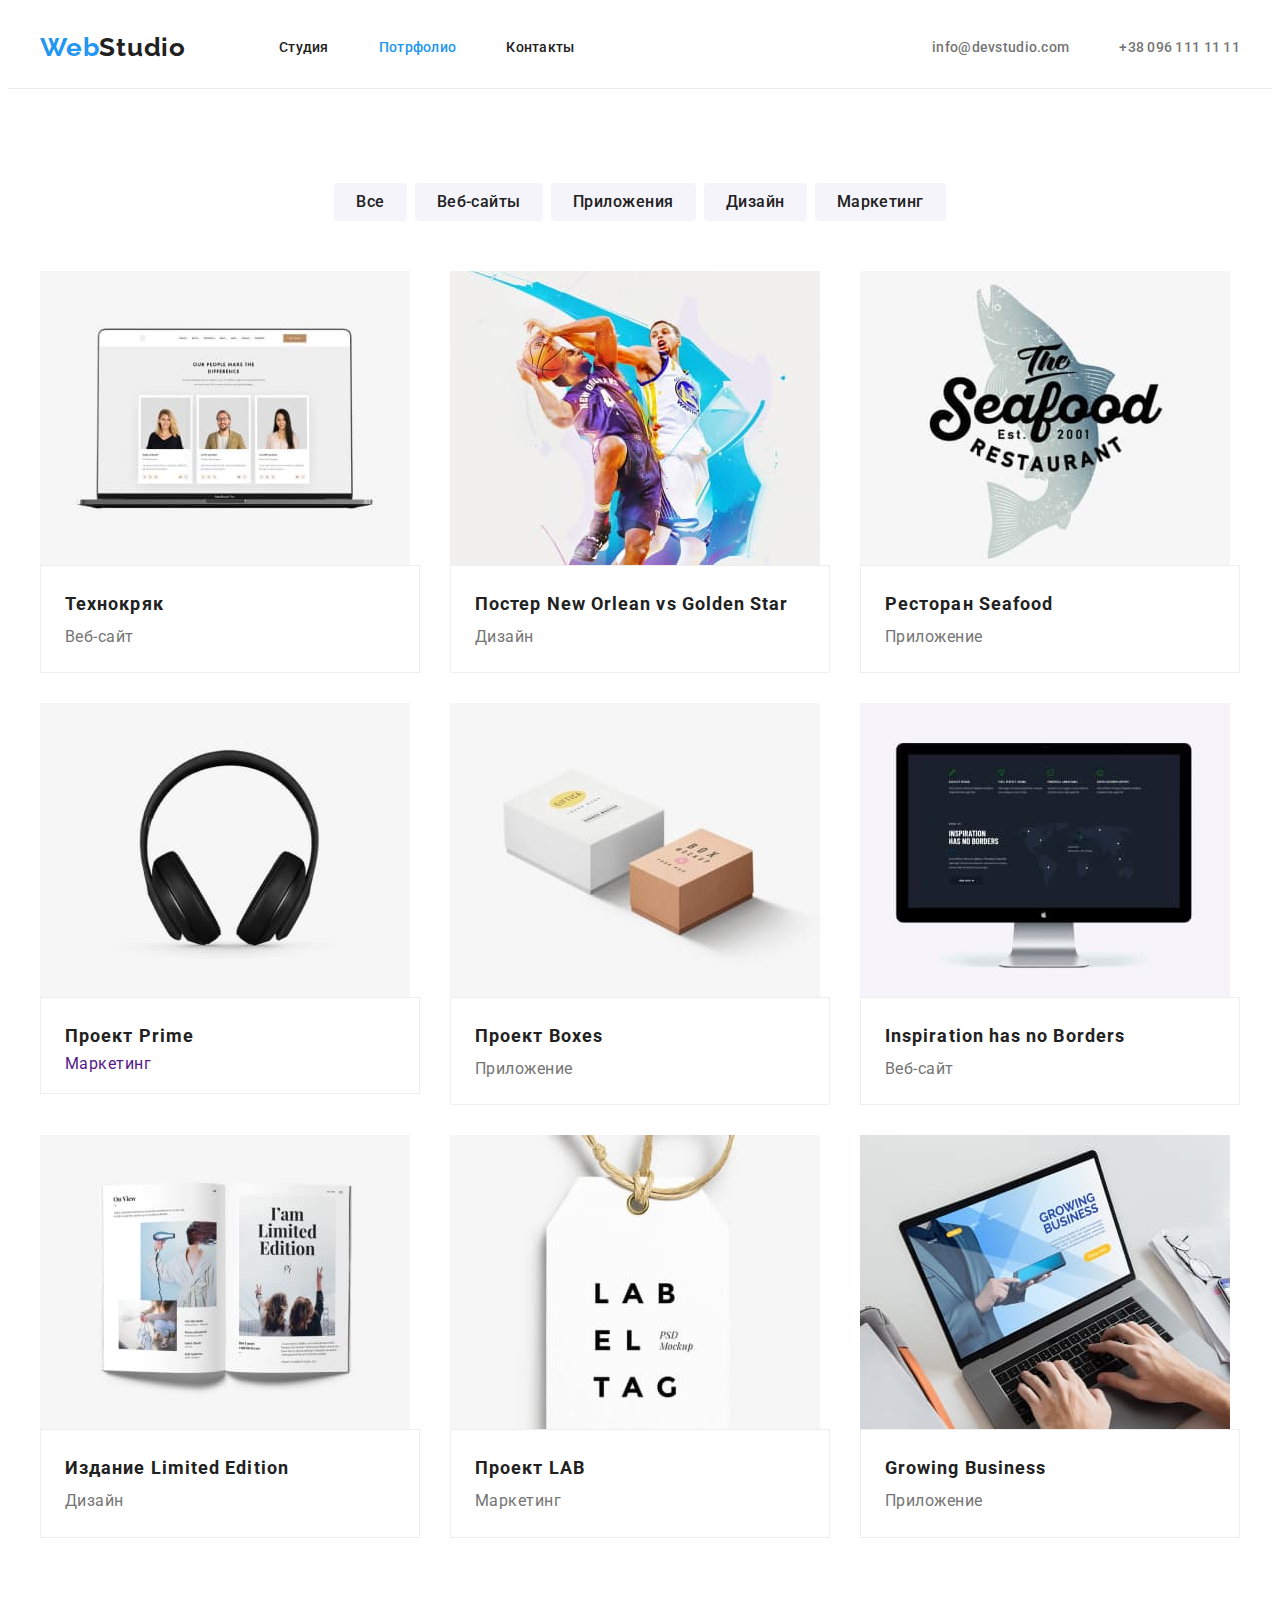
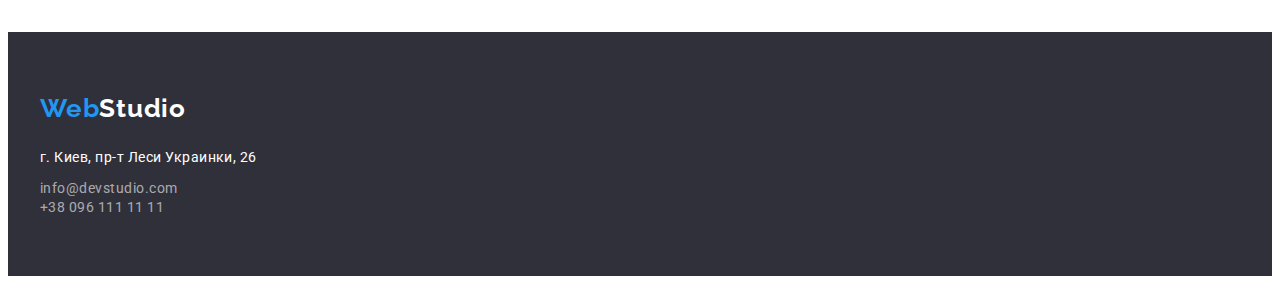
==== portfolio.html @ fb66c058 "start" ====
<!DOCTYPE html>
<html lang="en">
<head>
    <meta charset="UTF-8">
    <meta http-equiv="X-UA-Compatible" content="IE=edge">
    <meta name="viewport" content="width=device-width, initial-scale=1.0">
    <title>WebStudio</title>
    <link href="https://fonts.googleapis.com/css2?family=Raleway:wght@700&family=Roboto:wght@400;500;700&display=swap" rel="stylesheet">
    <link rel="stylesheet" href="https://cdnjs.cloudflare.com/ajax/libs/modern-normalize/1.1.0/modern-normalize.min.css" integrity="sha512-wpPYUAdjBVSE4KJnH1VR1HeZfpl1ub8YT/NKx4PuQ5NmX2tKuGu6U/JRp5y+Y8XG2tV+wKQpNHVUX03MfMFn9Q==" crossorigin="anonymous" referrerpolicy="no-referrer" />
    <link rel="stylesheet" href="./css/styles.css">
<body>
    <!-- Header -->
    <header class="page-header">
        <div class="container">
            <a class="logo logo-header" href="./index.html"><span class="blue-word">Web</span>Studio</a>

            <nav class="nav-links">
                <ul class="header-list list">
                    <li class="item">
                        <a class="header-nav-links links" href="./index.html">Студия</a>
                    </li>
                    <li class="item">
                        <a class="header-nav-links  links current" href="./portfolio.html">Потрфолио</a>
                    </li>
                    <li class="item">
                        <a class="header-nav-links" href="#">Контакты</a>
                    </li>
                </ul>
            </nav>
    
            <div class="contacts">
                <a class="contacts-links header-contacts-item" href="mailto:info@devstudio.com" class="my-e-mail">info@devstudio.com</a>
                <a class="contacts-links header-contacts-item" href="tel:+38-096-111-11-11" class="my-cell-number">+38 096 111 11 11</a>
            </div>
        </div>
    </header>

    <!-- Main content -->

    <main>
        <!-- Buttons -->
<div class="filter">
    <div class="container">
        <ul class="filter-list list">
            <li class="filter-list-item">
                <button type="button" class="filter-button">Все</button>
            </li>

            <li class="filter-list-item">
                <button type="button" class="filter-button">Веб-сайты</button>
            </li>

            <li class="filter-list-item">
                <button type="button" class="filter-button">Приложения</button>
            </li>

            <li class="filter-list-item">
                <button type="button" class="filter-button">Дизайн</button>
            </li>

            <li class="filter-list-item">
                <button type="button" class="filter-button">Маркетинг</button>
            </li>
        </ul>
    </div>

</div>
        

<!-- СПИСОК ПРОЕКТІВ -->
<section class="projects">

    <div class="container">

        <ul class="projects-list list">

            <li class="projects-lits-item" >
                <a href="">

                    <img src="./images/techno-cryck.jpg" alt="Технокряк" width="370" height="294">
                    
                    <div class="item-style">
                        <h3 class="projects-subtitle">Технокряк</h3>
                        <p class="projects-text">Веб-сайт</p>
                    </div>

                </a>

            </li>

            <li class="projects-lits-item" >
                <a href="">

                    <img src="./images/new-orlean.jpg" alt="Постер New Orlean vs Golden Star" width="370" height="294">

                    <div class="item-style">
                        <h3 class="projects-subtitle">Постер New Orlean vs Golden Star</h3>
                        <p class="projects-text">Дизайн</p>
                    </div>

                </a>

            </li>

            <li class="projects-lits-item" >

                <a href="">

                    <img src="./images/seafood.jpg" alt="Ресторан Seafood" width="370" height="294">

                    <div class="item-style">
                        <h3 class="projects-subtitle">Ресторан Seafood</h3>
                        <p class="projects-text">Приложение</p>
                    </div>

                </a>

            </li>

            <li class="projects-lits-item" >
                
                <a href="">

                    <img src="./images/project-prime.jpg" alt="Проект Prime" width="370" height="294">

                    <div class="item-style">
                        <h3 class="projects-subtitle">Проект Prime</h3>
                        <p class="works-text">Маркетинг</p>
                    </div>

                </a>

            </li>

            <li class="projects-lits-item">

                <a href="">

                    <img src="./images/project-boxes.jpg" alt="Проект Boxes" width="370" height="294">

                    <div class="item-style">
                        <h3 class="projects-subtitle">Проект Boxes</h3>
                        <p class="projects-text">Приложение</p>
                    </div>

                </a>

            </li>
 
            <li class="projects-lits-item" >

                <a href="">
                    
                    <img src="./images/no-borders.jpg" alt="Inspiration has no Borders" width="370" height="294">

                    <div class="item-style">
                        <h3 class="projects-subtitle">Inspiration has no Borders</h3>
                        <p class="projects-text">Веб-сайт</p>
                    </div>

                </a>

            </li>

            <li class="projects-lits-item" >
                <a href="">

                    <img src="./images/limited-edition.jpg" alt="Издание Limited Edition" width="370" height="294">

                    <div class="item-style">
                        <h3 class="projects-subtitle">Издание Limited Edition</h3>
                        <p class="projects-text">Дизайн</p>
                    </div>

                </a>

            </li>

            <li class="projects-lits-item">
                <a href="">
                    
                    <img src="./images/project-lab.jpg" alt="Проект LAB" width="370" height="294">

                    <div class="item-style">
                        <h3 class="projects-subtitle">Проект LAB</h3>
                        <p class="projects-text">Маркетинг</p>
                    </div>

                </a>

            </li>

            <li class="projects-lits-item" >
                <a href="">

                    <img src="./images/growing-business.jpg" alt="Growing Business" width="370" height="294">

                    <div class="item-style">
                        <h3 class="projects-subtitle">Growing Business</h3>
                        <p class="projects-text">Приложение</p>
                    </div>

                </a>

            </li>
        </ul>
    </div>

</section>

</main>

<!-- Footer -->
<footer class="footer">
    
    <div class="container">
        <div class="footer-items">
            <a class="logo" href="./index.html"><span class="blue-word">Web</span><span
                    class="white-word">Studio</span></a>

            <address class="address">
                г. Киев, пр-т Леси Украинки, 26
            </address>

            <div class="contacts-footer">
                <a class="footer-links" href="mailto:info@devstudio.com" class="my-e-mail">info@devstudio.com</a><br>
                <a class="footer-links" href="tel:+38-096-111-11-11" class="my-cell-number">+38 096 111 11 11</a>
            </div>
        </div>
    </div>

</footer>
</body>

</html>
---- css/styles.css ----
/* --base-color-black: #212121; */

/* --secondary-color-gray: #757575; */

/* --accent-color: #2196F3; */

/* --white: #FFFFFF; */

/* background-color: #E5E5E5; */

h1,
h2,
h3,
h4,
h5,
h6,
p {
  margin: 0px;
}

img {

  display: block;

}

:root {
  --base-color-black: #212121;

  --secondary-color-gray: #757575;

  --accent-color: #2196f3;

  --white: #ffffff;

  --project-list-gap: 30px;
}

body {

  font-family: Roboto, sans-serif;
  letter-spacing: 0.03em;
  background-color: #ffffff;
  color: var(--base-color-black);
}

/* Общие классы */

.container {

  width: 1200px;
  padding-left: 15px;
  padding-right: 15px;

  margin: 0 auto;

}
.list {
  padding-left: 0px;
  margin: 0px;
  list-style-type: none;
}

.list a {
  text-decoration: none;
}

/* WebStudio colors */

.blue-word {
  color: var(--accent-color);
}

/* Header */

/* ----ЛОГО---- */

.page-header {

  border-bottom: 1px solid #ECECEC;

}

.page-header .container {

display: flex;

}

.logo {
  font-family: Raleway, sans-serif;
  font-weight: 700;
  font-size: 26px;
  line-height: 1.3em;
  letter-spacing: 0.03em;

  text-decoration: none;

  color: var(--base-color-black);
}

.logo-header {
  display: flex;
  align-items: center;
}

/* ----НАВІГАЦІЯ---- */

.container .header-list {
  display: flex;
  align-items: center;
  margin-left: 93px;
}

.header-list .item {
  margin-right: 50px;
}

.header-list .item:last-child {
  margin-right: 0px;
}

.header-nav-links {
  display: block;
  padding-top: 32px;
  padding-bottom: 32px;
}

.nav-links a {
  font-weight: 500;
  font-size: 14px;
  line-height: 1.14em;
  letter-spacing: 0.02em;

  color: var(--base-color-black);
}

.list .links.current {
  color: var(--accent-color);
}

.nav-links :hover,
.nav-links :focus {
  color: var(--accent-color);
}

/* ----КОНТАКТИ ХЕДЕРА---- */

.contacts {
  display: flex;
  margin-left: auto;
  align-items: center;

  font-weight: 500;
  font-size: 14px;
  line-height: 1.14em;
  letter-spacing: 0.02em;
}

.contacts-links {
  color: var(--secondary-color-gray);

  text-decoration: none;
}

.contacts :hover,
.contacts :focus {
  color: var(--accent-color);
}

.contacts .header-contacts-item + .header-contacts-item {
  margin-left: 50px;
}

/*----ТИПУ-ГЕРОЙ---- */
.header {
  text-align: center;
  padding-top: 280px;

  font-weight: 700;
  font-size: 44px;
  line-height: 1.4em;
  letter-spacing: 0.06em;

  color: var(--white);
  background-color: #2f303a;
}

/* ----КНОПКА-ГЕРОЙ---- */
.alpha-button {
  text-align: center;
  padding: 10px 32px;
  margin-top: 30px;
  margin-bottom: 200px;

  font-family: inherit;

  background-color: var(--accent-color);
  color: var(--white);

  font-weight: 700;
  font-size: 16px;
  line-height: 1.9em;
  border-radius: 4px;
  border: none;

  letter-spacing: 0.06em;
}

/* ---ОСОБЕННОСТИ---- */

.features-list {
  display: flex;
  padding-top: 94px;
}

.featured-lits-item:not(:last-child) {
  margin-right: 50px;
}

.features-subtitle {

  padding-bottom: 10px;

  font-weight: 700;
  font-size: 14px;

  text-transform: uppercase;
}

.features-text {
  font-size: 14px;
  line-height: 1, 71em;

  color: var(--secondary-color-gray);
}

/* ----ЧЕМ МЫ ЗАНИМАЕМСЯ---- */

.works {

  padding-bottom: 94px;

}

.works-header {
  padding-top: 94px;
  text-align: center;

  font-weight: 700;
  font-size: 36px;
  line-height: 1, 16em;
}

.works-list {
  display: flex;
  padding-top: 50px;
}

.works-list-item {
  display: flex;
}

.works-list-item:not(:last-child) {
  margin-right: 30px;
}

/* ----НАША КОМАНДА---- */

.team {
  padding-bottom: 94px;

  background: #f5f4fa;
}

.team-header {
  padding-top: 94px;

  font-weight: 700;
  font-size: 36px;
  line-height: 1, 16em;
  text-align: center;
}

.team-list {
  display: flex;
}

.team-list-item {
  padding-top: 50px;
}

.team-list-item:not(:last-child) {
  margin-right: 30px;
}

.team-item {
  background-color: var(--white);

  border-radius: 0px 0px 4px 4px;

  box-shadow: 0px 1px 3px rgba(0, 0, 0, 0.12), 0px 1px 1px rgba(0, 0, 0, 0.14),
    0px 2px 1px rgba(0, 0, 0, 0.2);
}

.team-subtitle {
  padding-top: 30px;

  font-weight: 500;
  font-size: 16px;
  line-height: 1.2em;
  text-align: center;
}

.team-text {
  padding-top: 10px;
  padding-bottom: 30px;

  font-size: 16px;
  line-height: 1.2em;
  text-align: center;

  color: var(--secondary-color-gray);
}

/* ----ТЬФУТЕР---- */

.footer {

  padding-top: 60px;

  background-color: #2f303a;
}


.footer-items {

  display: block;

}

.white-word {
  color: var(--white);
}

.address {

  padding-top: 20px;

  font-style: normal;
  font-size: 14px;
  line-height: 1.7em;

  color: var(--white);
}

.contacts-footer {

  padding-top: 9px;
  padding-bottom: 60px;

}

.footer-links {
  font-weight: 400;
  font-size: 14px;
  line-height: 1.14em;

  color: rgba(255, 255, 255, 0.6);

  text-decoration: none;
}




/* ----PORTFOLIO---- */

.filter {

  padding-bottom: 50px;

}

.filter-list {

  display: flex;
  padding-top: 94px;
  justify-content: center;

}

.filter-list-item:not(:last-child) {

  margin-right: 8px;

}

.filter-button {

  padding: 6px 22px;

  font-family: inherit;

  background: #f5f4fa;
  color: var(--base-color-black);

  border-radius: 4px;
  border: none;

  font-weight: 500;
  font-size: 16px;
  line-height: 1.6em;
  letter-spacing: 0.03em;
}

.filter li :hover,
.filter li :focus {
  background: var(--accent-color);
  color: var(--white);
}



/* ----СПИСОК ПРОЕКТІВ---- */

.projects-list {
  display: flex;
  flex-wrap: wrap;

  padding-bottom: 94px;

  margin-left: calc( -1 * var(--project-list-gap));
  margin-top: calc( -1 * var(--project-list-gap));

}

.projects-lits-item {

  flex-basis: calc((100% / 3) - 30px);

  margin-left: var(--project-list-gap);
  margin-top: var(--project-list-gap);

  
}

.item-style {

  padding: 20px 24px;
  border: 1px solid #EEEEEE;

}

.projects-subtitle {

  font-weight: 700;
  font-size: 18px;
  line-height: 2em;
  letter-spacing: 0.06em;

  color: var(--base-color-black);
}

.projects-text {

  font-size: 16px;
  line-height: 1.9em;

  color: var(--secondary-color-gray);
}
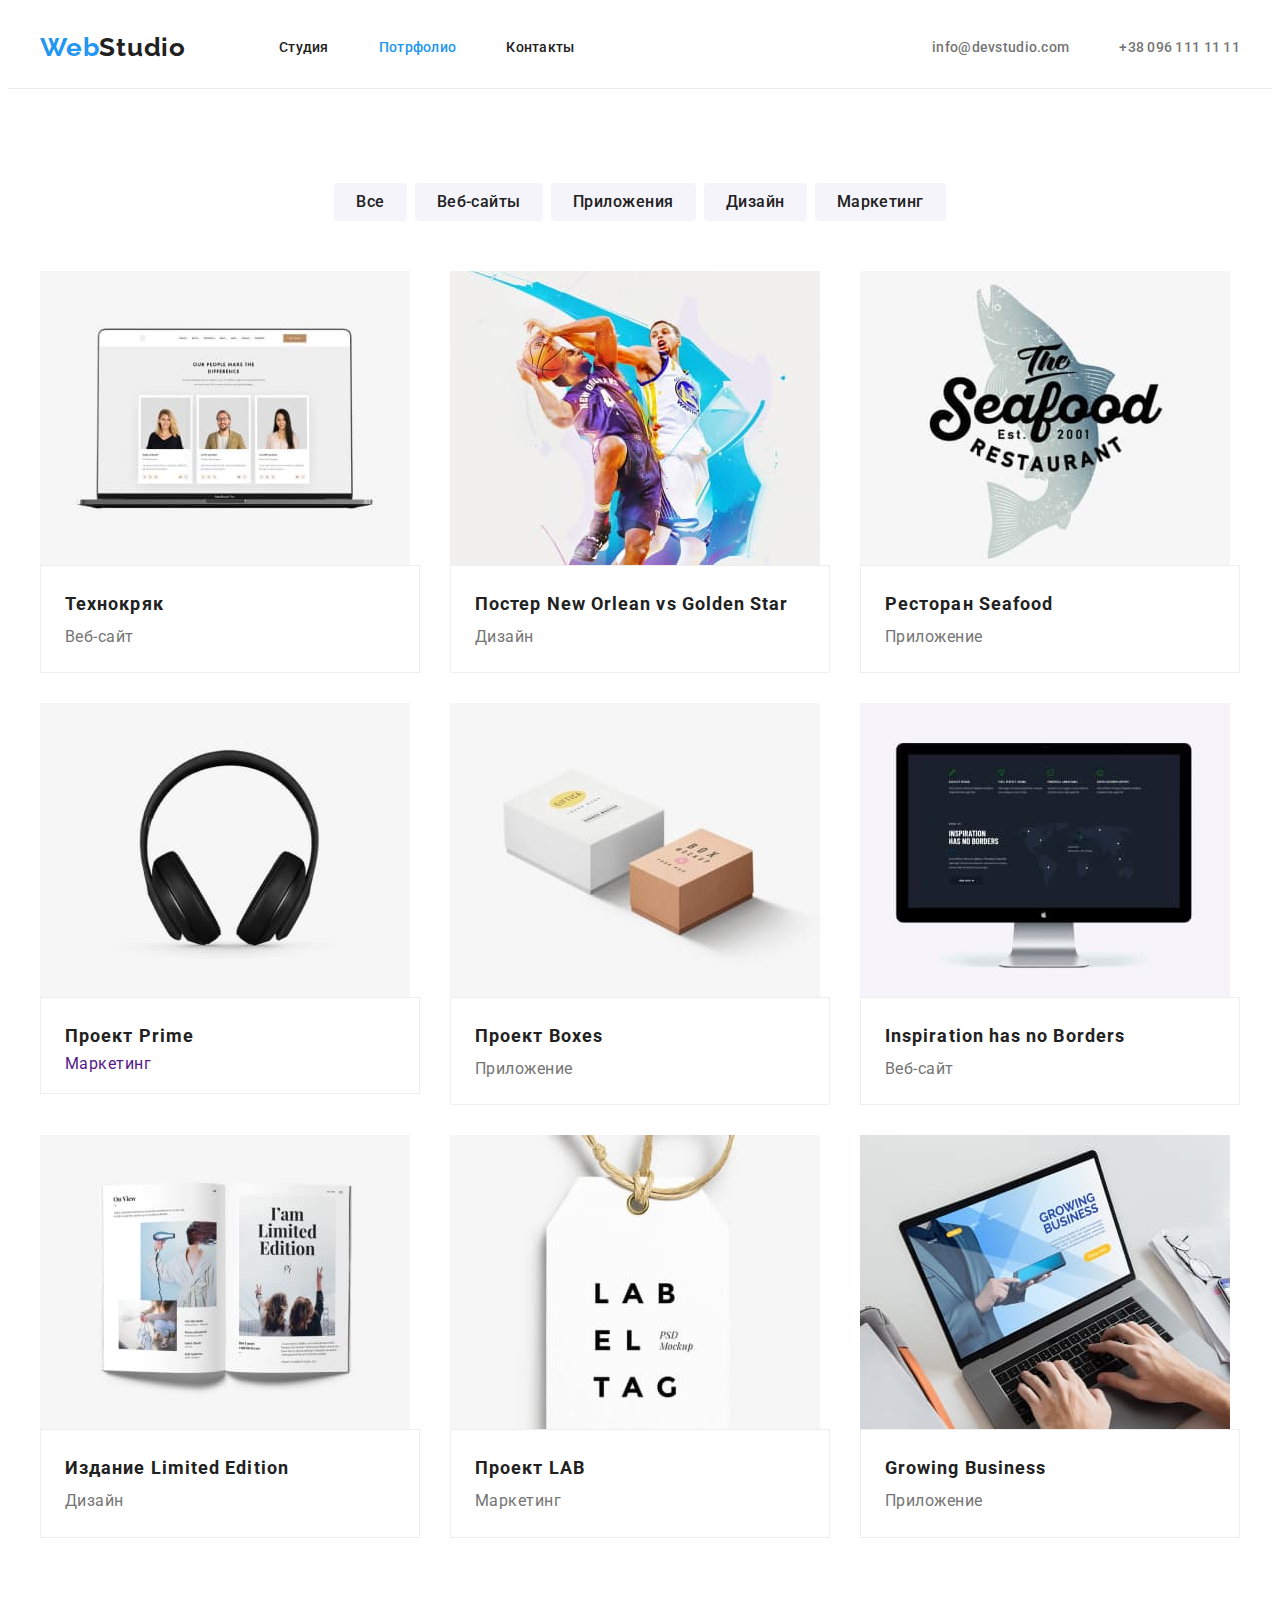
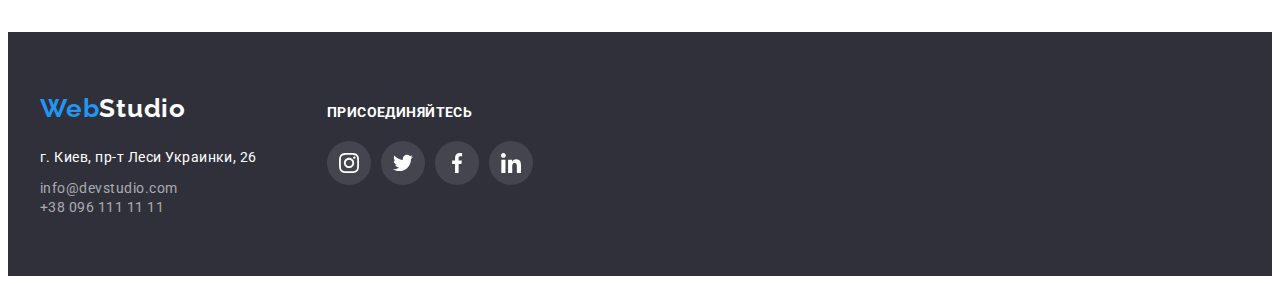
==== commit 107d9cee: "add footer for portfolio" ====
--- a/portfolio.html
+++ b/portfolio.html
@@ -213,9 +213,10 @@
 
 <!-- Footer -->
 <footer class="footer">
-    
+
     <div class="container">
         <div class="footer-items">
+            <div class="footer-logo">
             <a class="logo" href="./index.html"><span class="blue-word">Web</span><span
                     class="white-word">Studio</span></a>
 
@@ -224,12 +225,63 @@
             </address>
 
             <div class="contacts-footer">
-                <a class="footer-links" href="mailto:info@devstudio.com" class="my-e-mail">info@devstudio.com</a><br>
+                <a class="footer-links" href="mailto:info@devstudio.com"
+                    class="my-e-mail">info@devstudio.com</a><br>
                 <a class="footer-links" href="tel:+38-096-111-11-11" class="my-cell-number">+38 096 111 11 11</a>
             </div>
+            </div>
+
+            <div class="join">
+
+                <h3 class="footer-supheader">присоединяйтесь</h3>
+                
+                <ul class="footer-social-list list">
+                
+                    <li class="footer-social-item">
+                
+                        <a href="#" class="footer-social-link">
+                            <svg width="20" height="20" class="footer-icons">
+                                <use href="./sprites.svg#icon-instagram"></use>
+                            </svg>
+                        </a>
+                
+                    </li>
+                
+                    <li class="footer-social-item">
+                
+                        <a href="#" class="footer-social-link">
+                            <svg width="20" height="20" class="footer-icons">
+                                <use href="./sprites.svg#icon-twitter"></use>
+                            </svg>
+                        </a>
+                
+                    </li>
+                
+                    <li class="footer-social-item">
+                
+                        <a href="#" class="footer-social-link">
+                            <svg width="20" height="20" class="footer-icons">
+                                <use href="./sprites.svg#icon-facebook"></use>
+                            </svg>
+                        </a>
+                
+                    </li>
+                
+                    <li class="footer-social-item">
+                
+                        <a href="#" class="footer-social-link">
+                            <svg width="20" height="20" class="footer-icons">
+                                <use href="./sprites.svg#icon-linkedin"></use>
+                            </svg>
+                        </a>
+                
+                    </li>
+                
+                </ul>
+            </div>
+
         </div>
     </div>
-
 </footer>
 </body>
 
--- a/css/styles.css
+++ b/css/styles.css
@@ -158,9 +158,11 @@
 }
 
 .contacts-links {
+  display: flex;
   color: var(--secondary-color-gray);
 
   text-decoration: none;
+
 }
 
 .contacts :hover,
@@ -172,10 +174,23 @@
   margin-left: 50px;
 }
 
+.contacts-icon {
+  display: flex;
+  margin-right: 10px;
+  align-self: center;
+
+  fill: #757575;;
+}
+
+.contacts-links:hover .contacts-icon {
+
+  fill: #2196f3;
+
+}
+
 /*----ТИПУ-ГЕРОЙ---- */
 .header {
   text-align: center;
-  padding-top: 280px;
 
   font-weight: 700;
   font-size: 44px;
@@ -183,7 +198,15 @@
   letter-spacing: 0.06em;
 
   color: var(--white);
-  background-color: #2f303a;
+  background-image: url(../images/header-image-copy.jpg);
+  background-repeat: no-repeat;
+  background-position: center;
+}
+
+.header-title {
+
+  padding-top: 200px;
+
 }
 
 /* ----КНОПКА-ГЕРОЙ---- */
@@ -218,8 +241,32 @@
   margin-right: 50px;
 }
 
+.features-container {
+
+  display: flex;
+
+  width: 270px;
+  height: 120px;
+
+
+  border-radius: 4px;
+
+  background-color: #F5F4FA;
+
+}
+
+.features-icon {
+
+  justify-content: center;
+  margin: 25px 100px;
+
+  
+}
+
 .features-subtitle {
 
+
+  padding-top: 30px;
   padding-bottom: 10px;
 
   font-weight: 700;
@@ -287,7 +334,9 @@
 }
 
 .team-list-item {
+
   padding-top: 50px;
+
 }
 
 .team-list-item:not(:last-child) {
@@ -323,6 +372,123 @@
   color: var(--secondary-color-gray);
 }
 
+.socia-list {
+
+  display: flex;
+  justify-content: center;
+  align-items: center;
+
+  padding-bottom: 30px;
+
+}
+
+.social-items:not(:last-child) {
+
+  margin-right: 10px;
+
+}
+
+.team-social-link {
+
+  display: flex;
+  justify-content: center;
+  align-items: center;
+
+  width: 44px;
+  height: 44px;
+
+  border-radius: 50%;
+
+}
+
+.team-social-link:hover,
+.team-social-link:focus {
+
+  background-color: var(--accent-color);
+
+}
+
+.team-social-link:hover .team-icons,
+.team-social-link:focus .team-icons {
+
+  fill: var(--white);
+
+}
+
+.team-icons {
+
+  fill: #AFB1B8;
+
+}
+
+/*-------НАШЫ КЛИЕНТЫ-------- */
+
+.clients-header {
+
+  padding-top: 94px;
+
+  font-size: 36px;
+  line-height: 1.16;
+  text-align: center;
+  letter-spacing: 0.03em;
+
+}
+
+.clients-list {
+
+  display: flex;
+  justify-content: center;
+  align-items: center;
+  
+}
+
+.clients-list-item {
+
+  padding-top: 50px;
+  padding-bottom: 94px;
+
+}
+
+
+.clients-list-item:not(:last-child) {
+
+  margin-right: 30px;
+
+}
+
+.clients-link {
+
+  display: flex;
+
+  border: 1px solid #AFB1B8;
+  border-radius: 4px;
+
+  
+  padding: 16px 32px;
+
+}
+
+.clients-link:hover,
+.clients-link:focus {
+
+  border: 1px solid var(--accent-color);
+  border-radius: 4px;
+
+}
+
+.clients-link:hover .clients-icon,
+.clients-link:focus .clients-icon {
+
+  fill: var(--accent-color);
+
+}
+
+.clients-icon {
+
+  fill: #AFB1B8;
+
+}
+
 /* ----ТЬФУТЕР---- */
 
 .footer {
@@ -330,12 +496,14 @@
   padding-top: 60px;
 
   background-color: #2f303a;
+  
 }
 
 
 .footer-items {
 
-  display: block;
+  display: flex;
+  align-items: baseline;
 
 }
 
@@ -371,8 +539,73 @@
   text-decoration: none;
 }
 
-
-
+.join {
+
+  margin-left: 70px;
+
+}
+
+/* ----FOOTER-SOCIAL-SECTION---- */
+
+
+.footer-supheader {
+
+  font-size: 14px;
+  line-height: 1.14;
+  letter-spacing: 0.03em;
+  text-transform: uppercase;
+
+  color: var(--white);
+
+}
+
+.footer-social-list {
+
+  display: flex;
+  justify-content:  start;
+  align-items: center;
+
+}
+
+.footer-social-item {
+
+  padding-top: 20px;
+
+}
+
+.footer-social-item:not(:last-child) {
+
+  margin-right: 10px;
+
+}
+
+.footer-social-link {
+
+  display: flex;
+  justify-content: center;
+  align-items: center;
+
+  width: 44px;
+  height: 44px;
+
+  border-radius: 50%;
+
+  background: rgba(255, 255, 255, 0.1);
+
+}
+
+.footer-social-link:hover,
+.footer-social-link:focus {
+
+  background-color: var(--accent-color);
+
+}
+
+.footer-icons {
+
+  fill: var(--white);
+
+}
 
 /* ----PORTFOLIO---- */
 
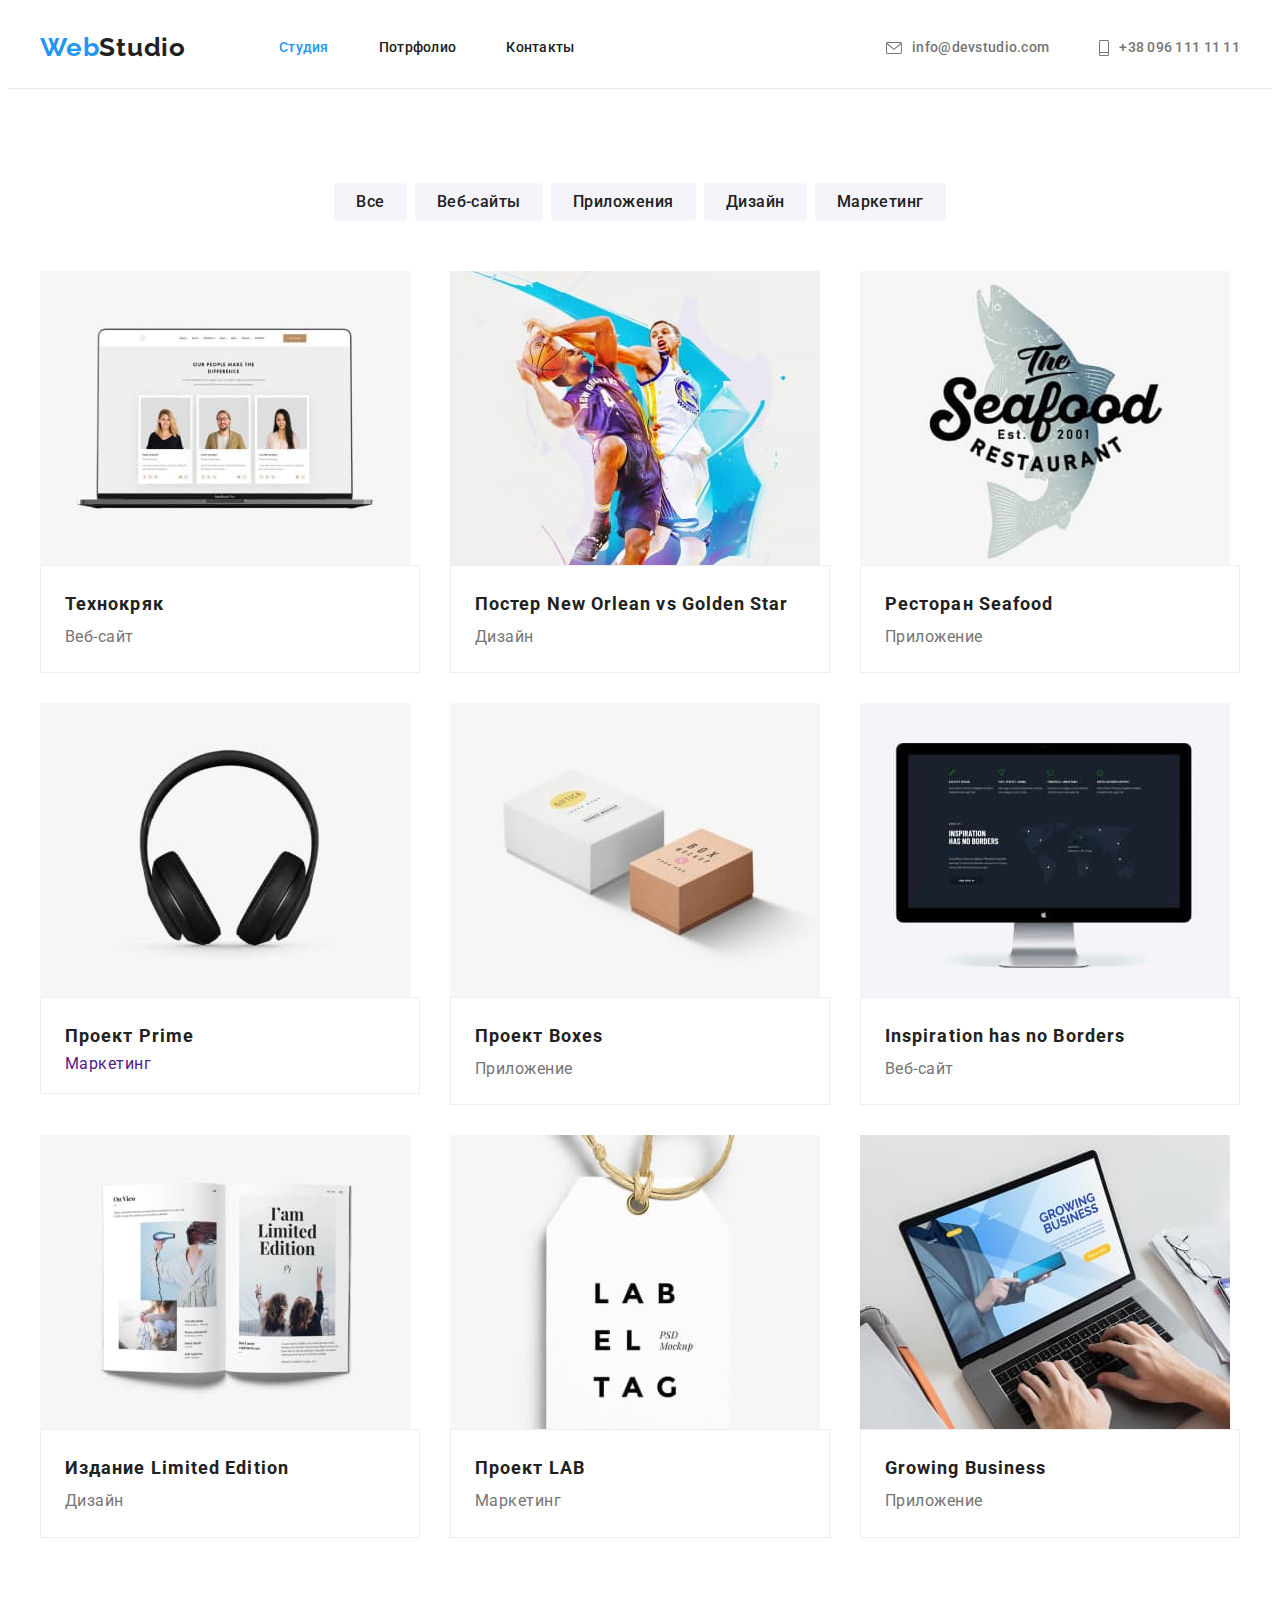
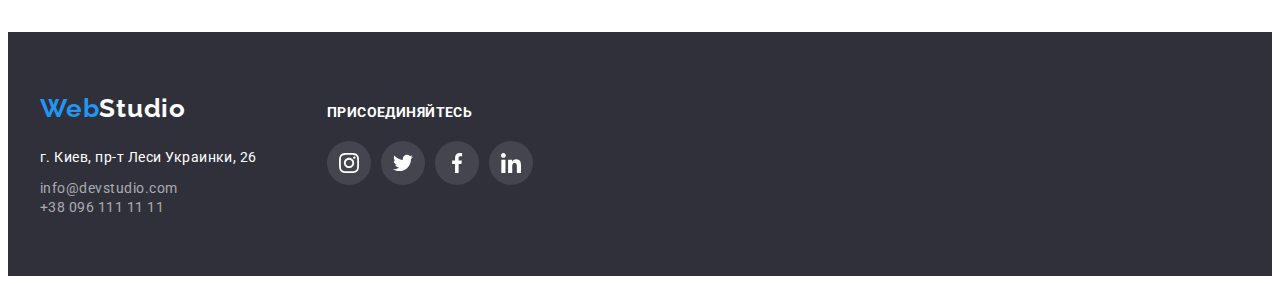
==== commit 0ee234d7: "add shadow for portfolio" ====
--- a/portfolio.html
+++ b/portfolio.html
@@ -18,22 +18,37 @@
             <nav class="nav-links">
                 <ul class="header-list list">
                     <li class="item">
-                        <a class="header-nav-links links" href="./index.html">Студия</a>
+                        <a class="header-nav-links links current" href="./index.html">Студия</a>
                     </li>
                     <li class="item">
-                        <a class="header-nav-links  links current" href="./portfolio.html">Потрфолио</a>
+                        <a class="header-nav-links" href="./portfolio.html">Потрфолио</a>
                     </li>
                     <li class="item">
                         <a class="header-nav-links" href="#">Контакты</a>
                     </li>
                 </ul>
             </nav>
-    
+
             <div class="contacts">
-                <a class="contacts-links header-contacts-item" href="mailto:info@devstudio.com" class="my-e-mail">info@devstudio.com</a>
-                <a class="contacts-links header-contacts-item" href="tel:+38-096-111-11-11" class="my-cell-number">+38 096 111 11 11</a>
+                <a class="contacts-links header-contacts-item" href="mailto:info@devstudio.com" class="my-e-mail">
+
+                    <svg width="16" height="12" class="contacts-icon">
+                        <use href="./sprites.svg#icon-letter"></use>
+                    </svg>
+
+                    info@devstudio.com
+
+                </a>
+                <a class="contacts-links header-contacts-item" href="tel:+38-096-111-11-11" class="my-cell-number">
+
+                    <svg width="10" height="16" class="contacts-icon">
+                        <use href="./sprites.svg#icon-phone"></use>
+                    </svg>
+
+                    +38 096 111 11 11</a>
             </div>
         </div>
+
     </header>
 
     <!-- Main content -->
--- a/css/styles.css
+++ b/css/styles.css
@@ -19,9 +19,7 @@
 }
 
 img {
-
   display: block;
-
 }
 
 :root {
@@ -37,7 +35,6 @@
 }
 
 body {
-
   font-family: Roboto, sans-serif;
   letter-spacing: 0.03em;
   background-color: #ffffff;
@@ -47,13 +44,11 @@
 /* Общие классы */
 
 .container {
-
   width: 1200px;
   padding-left: 15px;
   padding-right: 15px;
 
   margin: 0 auto;
-
 }
 .list {
   padding-left: 0px;
@@ -76,15 +71,11 @@
 /* ----ЛОГО---- */
 
 .page-header {
-
-  border-bottom: 1px solid #ECECEC;
-
+  border-bottom: 1px solid #ececec;
 }
 
 .page-header .container {
-
-display: flex;
-
+  display: flex;
 }
 
 .logo {
@@ -162,7 +153,6 @@
   color: var(--secondary-color-gray);
 
   text-decoration: none;
-
 }
 
 .contacts :hover,
@@ -179,13 +169,11 @@
   margin-right: 10px;
   align-self: center;
 
-  fill: #757575;;
+  fill: #757575;
 }
 
 .contacts-links:hover .contacts-icon {
-
   fill: #2196f3;
-
 }
 
 /*----ТИПУ-ГЕРОЙ---- */
@@ -204,9 +192,7 @@
 }
 
 .header-title {
-
   padding-top: 200px;
-
 }
 
 /* ----КНОПКА-ГЕРОЙ---- */
@@ -242,30 +228,22 @@
 }
 
 .features-container {
-
   display: flex;
 
   width: 270px;
   height: 120px;
 
-
   border-radius: 4px;
 
-  background-color: #F5F4FA;
-
+  background-color: #f5f4fa;
 }
 
 .features-icon {
-
   justify-content: center;
   margin: 25px 100px;
-
-  
 }
 
 .features-subtitle {
-
-
   padding-top: 30px;
   padding-bottom: 10px;
 
@@ -285,9 +263,7 @@
 /* ----ЧЕМ МЫ ЗАНИМАЕМСЯ---- */
 
 .works {
-
   padding-bottom: 94px;
-
 }
 
 .works-header {
@@ -334,9 +310,7 @@
 }
 
 .team-list-item {
-
   padding-top: 50px;
-
 }
 
 .team-list-item:not(:last-child) {
@@ -373,23 +347,18 @@
 }
 
 .socia-list {
-
   display: flex;
   justify-content: center;
   align-items: center;
 
   padding-bottom: 30px;
-
 }
 
 .social-items:not(:last-child) {
-
   margin-right: 10px;
-
 }
 
 .team-social-link {
-
   display: flex;
   justify-content: center;
   align-items: center;
@@ -398,113 +367,83 @@
   height: 44px;
 
   border-radius: 50%;
-
 }
 
 .team-social-link:hover,
 .team-social-link:focus {
-
   background-color: var(--accent-color);
-
 }
 
 .team-social-link:hover .team-icons,
 .team-social-link:focus .team-icons {
-
   fill: var(--white);
-
 }
 
 .team-icons {
-
-  fill: #AFB1B8;
-
+  fill: #afb1b8;
 }
 
 /*-------НАШЫ КЛИЕНТЫ-------- */
 
 .clients-header {
-
   padding-top: 94px;
 
   font-size: 36px;
   line-height: 1.16;
   text-align: center;
   letter-spacing: 0.03em;
-
 }
 
 .clients-list {
-
   display: flex;
   justify-content: center;
   align-items: center;
-  
 }
 
 .clients-list-item {
-
   padding-top: 50px;
   padding-bottom: 94px;
-
-}
-
+}
 
 .clients-list-item:not(:last-child) {
-
   margin-right: 30px;
-
 }
 
 .clients-link {
-
-  display: flex;
-
-  border: 1px solid #AFB1B8;
+  display: flex;
+
+  border: 1px solid #afb1b8;
   border-radius: 4px;
 
-  
   padding: 16px 32px;
-
 }
 
 .clients-link:hover,
 .clients-link:focus {
-
   border: 1px solid var(--accent-color);
   border-radius: 4px;
-
 }
 
 .clients-link:hover .clients-icon,
 .clients-link:focus .clients-icon {
-
   fill: var(--accent-color);
-
 }
 
 .clients-icon {
-
-  fill: #AFB1B8;
-
+  fill: #afb1b8;
 }
 
 /* ----ТЬФУТЕР---- */
 
 .footer {
-
   padding-top: 60px;
 
   background-color: #2f303a;
-  
-}
-
+}
 
 .footer-items {
-
   display: flex;
   align-items: baseline;
-
 }
 
 .white-word {
@@ -512,7 +451,6 @@
 }
 
 .address {
-
   padding-top: 20px;
 
   font-style: normal;
@@ -523,10 +461,8 @@
 }
 
 .contacts-footer {
-
   padding-top: 9px;
   padding-bottom: 60px;
-
 }
 
 .footer-links {
@@ -540,47 +476,35 @@
 }
 
 .join {
-
   margin-left: 70px;
-
 }
 
 /* ----FOOTER-SOCIAL-SECTION---- */
 
-
 .footer-supheader {
-
   font-size: 14px;
   line-height: 1.14;
   letter-spacing: 0.03em;
   text-transform: uppercase;
 
   color: var(--white);
-
 }
 
 .footer-social-list {
-
-  display: flex;
-  justify-content:  start;
-  align-items: center;
-
+  display: flex;
+  justify-content: start;
+  align-items: center;
 }
 
 .footer-social-item {
-
   padding-top: 20px;
-
 }
 
 .footer-social-item:not(:last-child) {
-
   margin-right: 10px;
-
 }
 
 .footer-social-link {
-
   display: flex;
   justify-content: center;
   align-items: center;
@@ -591,46 +515,34 @@
   border-radius: 50%;
 
   background: rgba(255, 255, 255, 0.1);
-
 }
 
 .footer-social-link:hover,
 .footer-social-link:focus {
-
   background-color: var(--accent-color);
-
 }
 
 .footer-icons {
-
   fill: var(--white);
-
 }
 
 /* ----PORTFOLIO---- */
 
 .filter {
-
   padding-bottom: 50px;
-
 }
 
 .filter-list {
-
   display: flex;
   padding-top: 94px;
   justify-content: center;
-
 }
 
 .filter-list-item:not(:last-child) {
-
   margin-right: 8px;
-
 }
 
 .filter-button {
-
   padding: 6px 22px;
 
   font-family: inherit;
@@ -653,8 +565,6 @@
   color: var(--white);
 }
 
-
-
 /* ----СПИСОК ПРОЕКТІВ---- */
 
 .projects-list {
@@ -663,30 +573,28 @@
 
   padding-bottom: 94px;
 
-  margin-left: calc( -1 * var(--project-list-gap));
-  margin-top: calc( -1 * var(--project-list-gap));
-
+  margin-left: calc(-1 * var(--project-list-gap));
+  margin-top: calc(-1 * var(--project-list-gap));
 }
 
 .projects-lits-item {
-
   flex-basis: calc((100% / 3) - 30px);
 
   margin-left: var(--project-list-gap);
   margin-top: var(--project-list-gap);
-
-  
+}
+
+.projects-lits-item:hover {
+  box-shadow: 0px 1px 1px rgba(0, 0, 0, 0.12), 0px 4px 4px rgba(0, 0, 0, 0.06),
+    1px 4px 6px rgba(0, 0, 0, 0.16);
 }
 
 .item-style {
-
   padding: 20px 24px;
-  border: 1px solid #EEEEEE;
-
+  border: 1px solid #eeeeee;
 }
 
 .projects-subtitle {
-
   font-weight: 700;
   font-size: 18px;
   line-height: 2em;
@@ -696,11 +604,8 @@
 }
 
 .projects-text {
-
   font-size: 16px;
   line-height: 1.9em;
 
   color: var(--secondary-color-gray);
 }
-
-
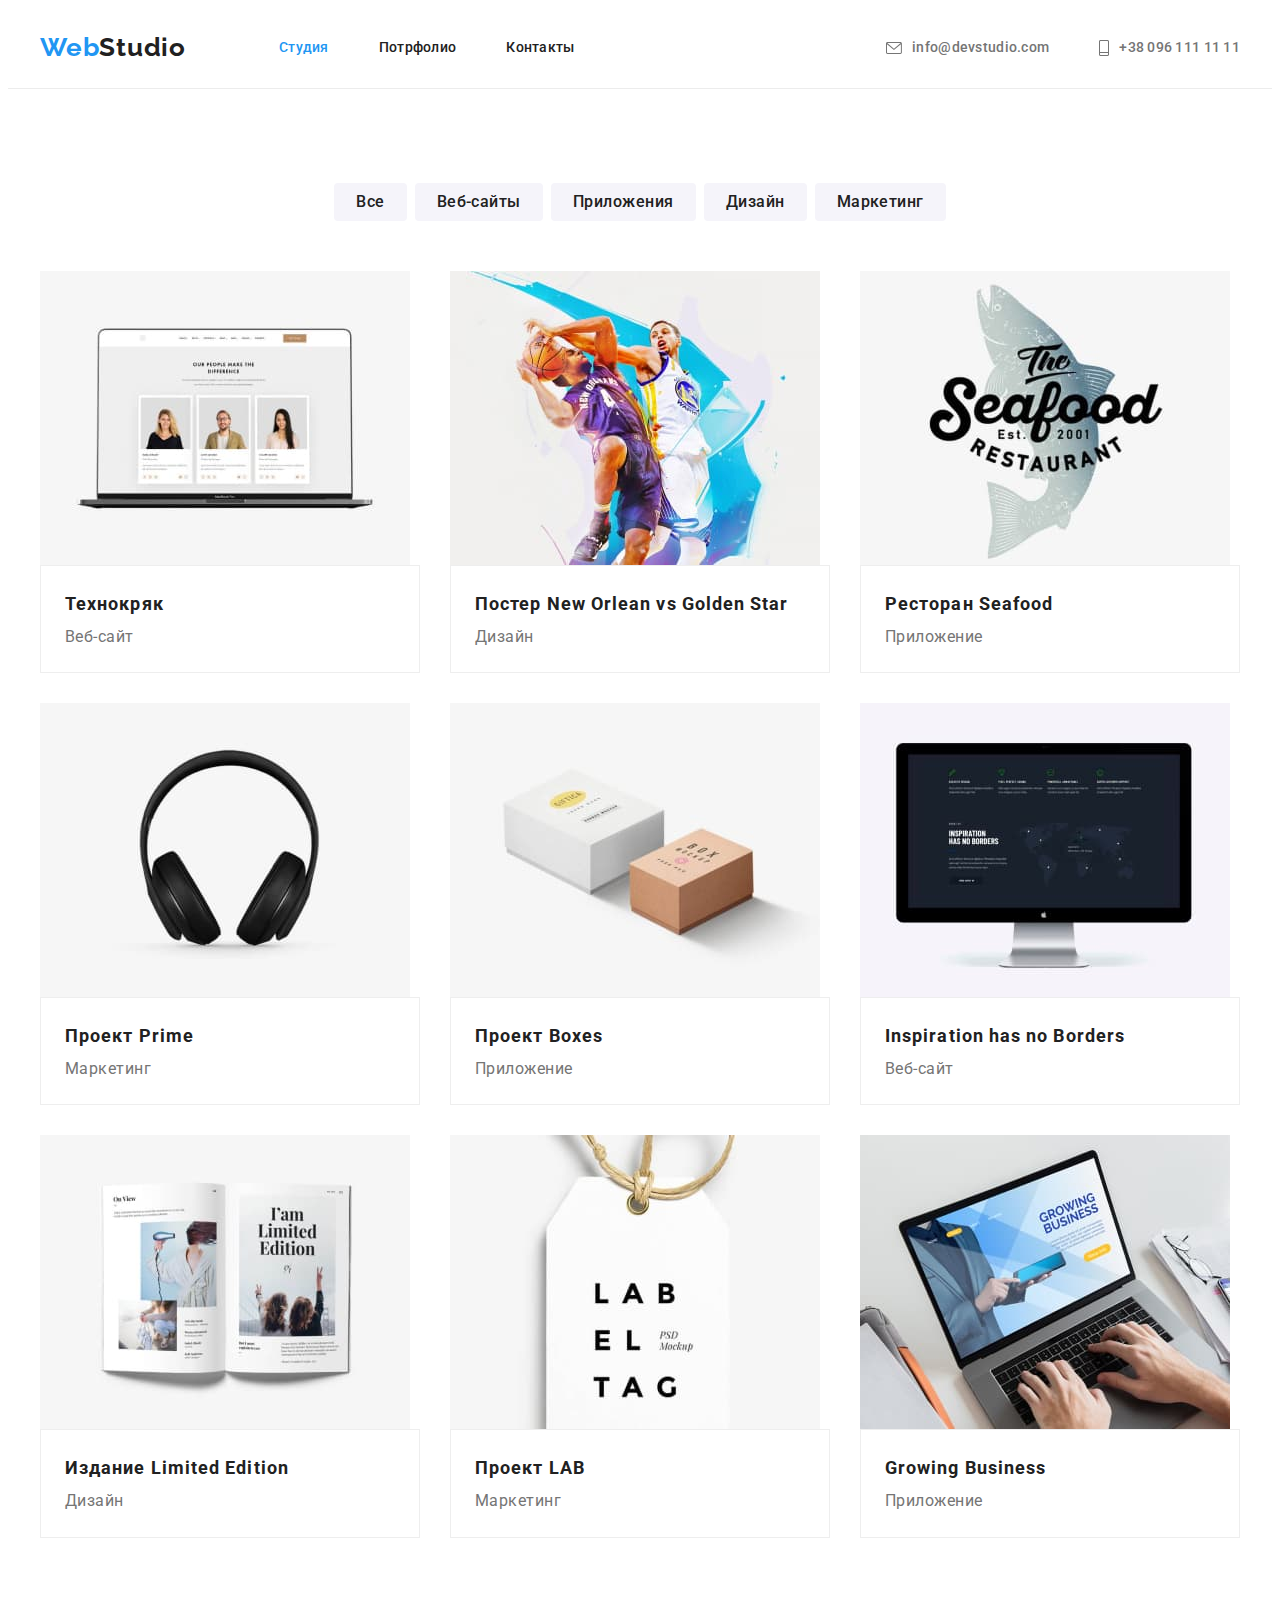
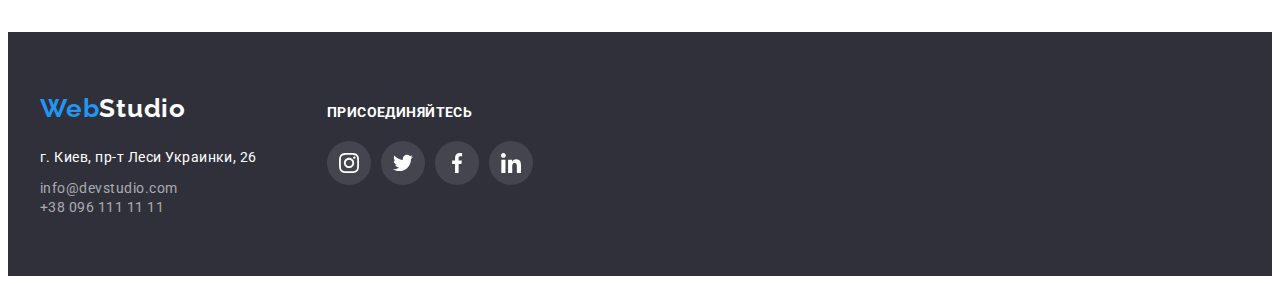
==== commit a6f7bd28: "fix project list in portfolio" ====
--- a/portfolio.html
+++ b/portfolio.html
@@ -141,7 +141,7 @@
 
                     <div class="item-style">
                         <h3 class="projects-subtitle">Проект Prime</h3>
-                        <p class="works-text">Маркетинг</p>
+                        <p class="projects-text">Маркетинг</p>
                     </div>
 
                 </a>
